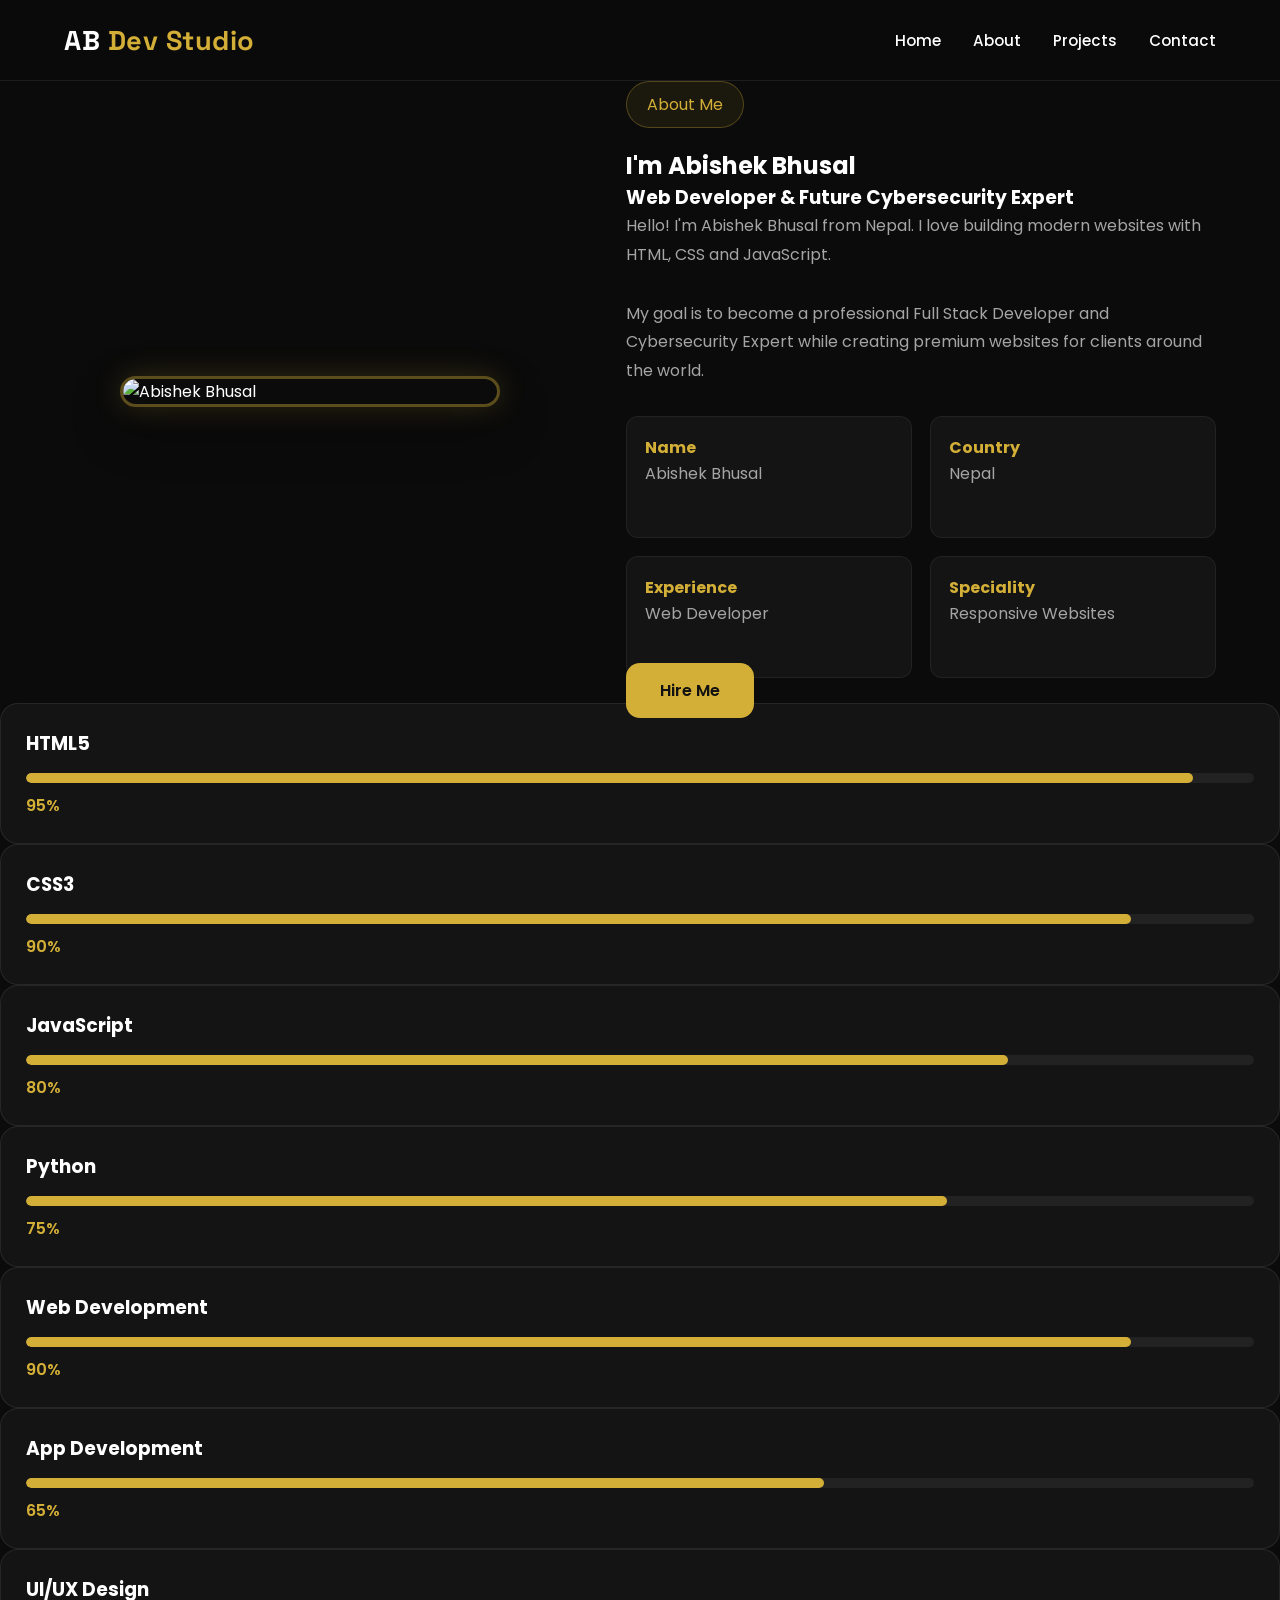
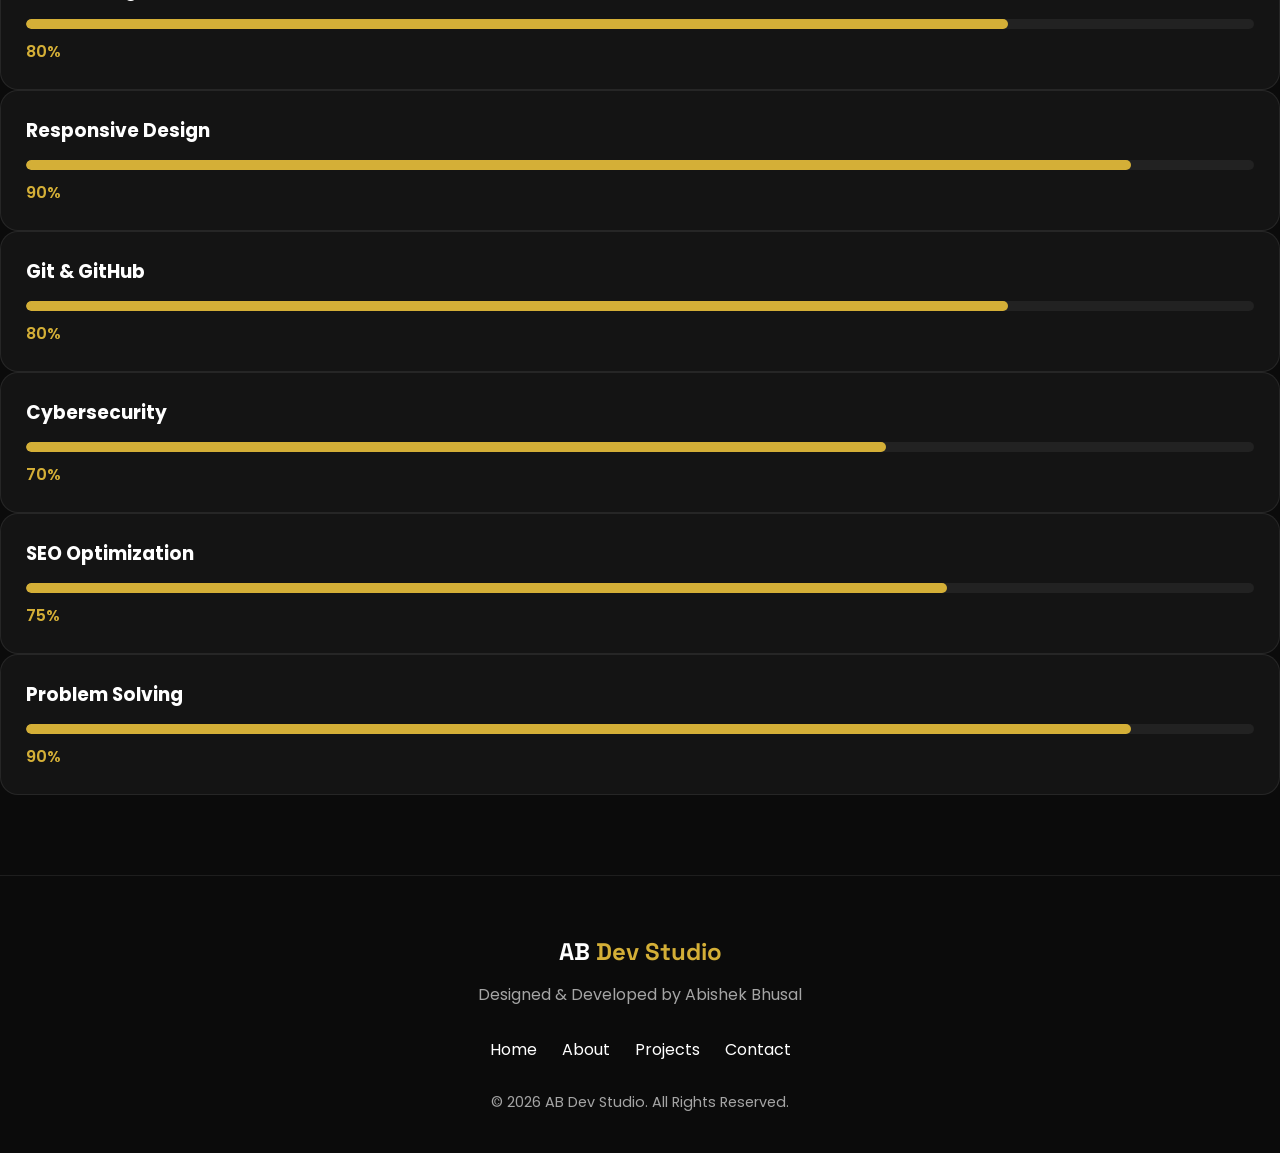
==== about.html @ 5a124c0c "Add files via upload" ====
<!DOCTYPE html>
<html lang="en">
<head>
<meta charset="UTF-8">
<meta name="viewport" content="width=device-width, initial-scale=1.0">
<title>About | AB Dev Studio</title>

<link rel="preconnect" href="https://fonts.googleapis.com">
<link rel="preconnect" href="https://fonts.gstatic.com" crossorigin>

<link href="https://fonts.googleapis.com/css2?family=Poppins:wght@300;400;500;600;700&family=Space+Grotesk:wght@400;500;700&display=swap" rel="stylesheet">

<link rel="stylesheet" href="style.css">

</head>

<body>

<header>

<div class="container">

<nav class="navbar">

<a href="index.html" class="logo">
AB <span>Dev Studio</span>
</a>

<ul class="nav-links">

<li><a href="index.html">Home</a></li>

<li><a href="about.html" class="active">About</a></li>

<li><a href="projects.html">Projects</a></li>

<li><a href="contact.html">Contact</a></li>

</ul>

</nav>

</div>

</header>

<section class="about-page">

<div class="container">

<div class="about-container">

<div class="about-image">

<img src="assets/profile.png" alt="Abishek Bhusal">

</div>

<div class="about-content">

<span class="section-tag">
About Me
</span>

<h1>
I'm <span>Abishek Bhusal</span>
</h1>

<h3>
Web Developer & Future Cybersecurity Expert
</h3>

<p>

Hello! I'm Abishek Bhusal from Nepal.
I love building modern websites with HTML, CSS and JavaScript.

</p>

<p>

My goal is to become a professional Full Stack Developer and Cybersecurity Expert while creating premium websites for clients around the world.

</p>

<div class="about-info">

<div>

<strong>Name</strong>

<p>Abishek Bhusal</p>

</div>

<div>

<strong>Country</strong>

<p>Nepal</p>

</div>

<div>

<strong>Experience</strong>

<p>Web Developer</p>

</div>

<div>

<strong>Speciality</strong>

<p>Responsive Websites</p>

</div>

</div>

<a href="contact.html" class="btn-primary">

Hire Me

</a>

</div>

</div>

</div>

</section>

<div class="skill-card">
    <h3>HTML5</h3>
    <div class="progress"><span style="width:95%"></span></div>
    <p>95%</p>
</div>

<div class="skill-card">
    <h3>CSS3</h3>
    <div class="progress"><span style="width:90%"></span></div>
    <p>90%</p>
</div>

<div class="skill-card">
    <h3>JavaScript</h3>
    <div class="progress"><span style="width:80%"></span></div>
    <p>80%</p>
</div>

<div class="skill-card">
    <h3>Python</h3>
    <div class="progress"><span style="width:75%"></span></div>
    <p>75%</p>
</div>

<div class="skill-card">
    <h3>Web Development</h3>
    <div class="progress"><span style="width:90%"></span></div>
    <p>90%</p>
</div>

<div class="skill-card">
    <h3>App Development</h3>
    <div class="progress"><span style="width:65%"></span></div>
    <p>65%</p>
</div>

<div class="skill-card">
    <h3>UI/UX Design</h3>
    <div class="progress"><span style="width:80%"></span></div>
    <p>80%</p>
</div>

<div class="skill-card">
    <h3>Responsive Design</h3>
    <div class="progress"><span style="width:90%"></span></div>
    <p>90%</p>
</div>

<div class="skill-card">
    <h3>Git & GitHub</h3>
    <div class="progress"><span style="width:80%"></span></div>
    <p>80%</p>
</div>

<div class="skill-card">
    <h3>Cybersecurity</h3>
    <div class="progress"><span style="width:70%"></span></div>
    <p>70%</p>
</div>

<div class="skill-card">
    <h3>SEO Optimization</h3>
    <div class="progress"><span style="width:75%"></span></div>
    <p>75%</p>
</div>

<div class="skill-card">
    <h3>Problem Solving</h3>
    <div class="progress"><span style="width:90%"></span></div>
    <p>90%</p>
</div>
</section>

<footer class="footer">

<div class="container">

<h2>

AB <span>Dev Studio</span>

</h2>

<p>

Designed & Developed by Abishek Bhusal

</p>

<div class="footer-links">

<a href="index.html">Home</a>

<a href="about.html">About</a>

<a href="projects.html">Projects</a>

<a href="contact.html">Contact</a>

</div>

<p class="copyright">

© 2026 AB Dev Studio. All Rights Reserved.

</p>

</div>

</footer>

<script src="script.js"></script>

</body>
</html>
---- style.css ----
/* ========================================
   AB Dev Studio Portfolio
   Author: Abishek Bhusal
   Version: 1.0
======================================== */

/* Google Fonts are loaded from HTML */

/* CSS Variables */
:root{
    --bg:#0B0B0B;
    --card:#141414;
    --gold:#D4AF37;
    --white:#FFFFFF;
    --gray:#A5A5A5;

    --container:1200px;

    --transition:.3s ease;
}

/* Reset */

*{
    margin:0;
    padding:0;
    box-sizing:border-box;
}

/* Smooth Scroll */

html{
    scroll-behavior:smooth;
}

/* Body */

body{
    background:var(--bg);
    color:var(--white);
    font-family:'Poppins',sans-serif;
    overflow-x:hidden;
}

/* Images */

img{
    max-width:100%;
    display:block;
}

/* Links */

a{
    color:inherit;
    text-decoration:none;
}

/* List */

ul{
    list-style:none;
}

/* Buttons */

button{
    font-family:inherit;
    cursor:pointer;
}

/* Container */

.container{
    width:90%;
    max-width:var(--container);
    margin:auto;
}
/* ========================================
   HEADER
======================================== */

header {
    width: 100%;
    position: sticky;
    top: 0;
    left: 0;
    z-index: 1000;
    background: rgba(11, 11, 11, 0.85);
    backdrop-filter: blur(12px);
    border-bottom: 1px solid rgba(255, 255, 255, 0.08);
}

.navbar {
    height: 80px;
    display: flex;
    align-items: center;
    justify-content: space-between;
}

.logo {
    font-family: "Space Grotesk", sans-serif;
    font-size: 1.7rem;
    font-weight: 700;
    color: var(--white);
    letter-spacing: 0.5px;
}

.logo span {
    color: var(--gold);
}

.nav-links {
    display: flex;
    align-items: center;
    gap: 32px;
}

.nav-links a {
    color: var(--white);
    font-size: 0.95rem;
    font-weight: 500;
    transition: var(--transition);
    position: relative;
}

.nav-links a:hover {
    color: var(--gold);
}

.nav-links a::after {
    content: "";
    position: absolute;
    left: 0;
    bottom: -6px;
    width: 0;
    height: 2px;
    background: var(--gold);
    transition: var(--transition);
}

.nav-links a:hover::after {
    width: 100%;
}

/* Mobile */

@media (max-width: 768px) {

    .navbar {
        height: 70px;
    }

    .nav-links {
        display: none;
    }

}
/* ========================================
   HERO
======================================== */

.hero{
    min-height:auto;
    display:flex;
    align-items:center;
    padding:40px 0;
}

.hero-container{
    display:grid;
    grid-template-columns:1.1fr .9fr;
    align-items:center;
    gap:70px;
}

.hero-tag{
    display:inline-block;
    padding:10px 18px;
    border:1px solid rgba(212,175,55,.4);
    border-radius:50px;
    color:var(--gold);
    margin-bottom:22px;
    background:rgba(212,175,55,.08);
}

.hero h1{
    font-family:"Space Grotesk",sans-serif;
    font-size:4rem;
    line-height:1.1;
    margin-bottom:18px;
}

.hero h1 span{
    color:var(--gold);
}

.hero h2{
    font-size:1.8rem;
    color:var(--gray);
    margin-bottom:22px;
    font-weight:500;
}

.hero p{
    max-width:560px;
    line-height:1.8;
    color:#cfcfcf;
    margin-bottom:35px;
}

.hero-buttons{
    display:flex;
    gap:18px;
    flex-wrap:wrap;
}

.btn-primary,
.btn-secondary{
    padding:15px 32px;
    border-radius:12px;
    font-weight:600;
    transition:var(--transition);
}

.btn-primary{
    background:var(--gold);
    color:#111;
}

.btn-primary:hover{
    transform:translateY(-4px);
}

.btn-secondary{
    border:1px solid var(--gold);
    color:var(--gold);
}

.btn-secondary:hover{
    background:var(--gold);
    color:#111;
}

.hero-image{
    display:flex;
    justify-content:center;
}

.hero-image img{
    width:420px;
    max-width:100%;
    border-radius:28px;
    border:3px solid rgba(212,175,55,.35);
    box-shadow:
        0 0 30px rgba(212,175,55,.25),
        0 25px 70px rgba(0,0,0,.45);
    transition:var(--transition);
}

.hero-image img:hover{
    transform:translateY(-10px);
}

@media(max-width:900px){

.hero-container{
grid-template-columns:1fr;
text-align:center;
}

.hero p{
margin:auto auto 35px;
}

.hero-buttons{
justify-content:center;
}

.hero h1{
font-size:3rem;
}

.hero-image{
margin-top:40px;
}

.hero-image img{
width:320px;
}

}
/* ========================================
   PREMIUM HERO SECTION
======================================== */

.hero{
    min-height:calc(100vh - 80px);
    display:flex;
    align-items:center;
    position:relative;
    overflow:hidden;
    padding:80px 0;
}

.hero::before{
    content:"";
    position:absolute;
    width:700px;
    height:700px;
    right:-200px;
    top:-150px;
    background:radial-gradient(circle,rgba(212,175,55,.12),transparent 70%);
    filter:blur(20px);
    z-index:0;
}

.hero-container{
    display:grid;
    grid-template-columns:1fr 1fr;
    gap:80px;
    align-items:center;
    position:relative;
    z-index:2;
}

.hero-tag{
    display:inline-block;
    padding:12px 24px;
    border:1px solid rgba(212,175,55,.35);
    border-radius:999px;
    color:var(--gold);
    margin-bottom:25px;
    background:rgba(212,175,55,.06);
    font-weight:500;
}

.hero h1{
    font-size:4.5rem;
    line-height:1.1;
    margin-bottom:20px;
    font-family:"Space Grotesk",sans-serif;
}

.hero h1 span{
    color:var(--gold);
}

.hero h2{
    font-size:2rem;
    color:#c8c8c8;
    margin-bottom:25px;
}

.hero p{
    max-width:600px;
    color:var(--gray);
    line-height:1.8;
    font-size:1.05rem;
    margin-bottom:40px;
}

.hero-buttons{
    display:flex;
    gap:20px;
}

.btn-primary,
.btn-secondary{
    padding:16px 34px;
    border-radius:14px;
    font-weight:600;
    transition:.35s;
}

.btn-primary{
    background:var(--gold);
    color:#111;
}

.btn-primary:hover{
    transform:translateY(-6px);
    box-shadow:0 15px 35px rgba(212,175,55,.35);
}

.btn-secondary{
    border:1px solid var(--gold);
    color:var(--gold);
}

.btn-secondary:hover{
    background:var(--gold);
    color:#111;
}

.hero-image{
    display:flex;
    justify-content:center;
}

.hero-image img{
    width:420px;
    border-radius:30px;
    border:3px solid rgba(212,175,55,.45);
    box-shadow:
    0 0 40px rgba(212,175,55,.25),
    0 20px 60px rgba(0,0,0,.5);
    transition:.4s;
}

.hero-image img:hover{
    transform:translateY(-10px) scale(1.02);
}

@media(max-width:900px){

.hero-container{
grid-template-columns:1fr;
text-align:center;
}

.hero p{
margin:auto auto 35px;
}

.hero-buttons{
justify-content:center;
}

.hero h1{
font-size:3rem;
}

.hero-image{
margin-top:40px;
}

.hero-image img{
width:320px;
}

}
/* ========================================
   ABOUT SECTION
======================================== */

.about{
    padding:100px 0;
}

.about-container{
    display:grid;
    grid-template-columns:1fr 1.2fr;
    gap:70px;
    align-items:center;
}

.about-image{
    display:flex;
    justify-content:center;
}

.about-image img{
    width:380px;
    border-radius:25px;
    border:3px solid rgba(212,175,55,.4);
    box-shadow:
        0 0 30px rgba(212,175,55,.2),
        0 20px 50px rgba(0,0,0,.4);
}

.section-tag{
    display:inline-block;
    padding:10px 20px;
    background:rgba(212,175,55,.08);
    border:1px solid rgba(212,175,55,.3);
    color:var(--gold);
    border-radius:50px;
    margin-bottom:20px;
}

.about-content h2{
    font-size:2.8rem;
    margin-bottom:20px;
    font-family:"Space Grotesk",sans-serif;
}

.about-content p{
    color:var(--gray);
    line-height:1.8;
    margin-bottom:30px;
}

.about-info{
    display:grid;
    grid-template-columns:repeat(2,1fr);
    gap:18px;
}

.about-info div{
    background:var(--card);
    padding:18px;
    border-radius:12px;
    border:1px solid rgba(255,255,255,.06);
}

.about-info strong{
    color:var(--gold);
}

@media(max-width:900px){

.about-container{
    grid-template-columns:1fr;
    text-align:center;
}

.about-image{
    margin-bottom:40px;
}

.about-image img{
    width:300px;
}

.about-info{
    grid-template-columns:1fr;
}

}
/* ========================================
   SKILLS
======================================== */

.skills{
    padding:100px 0;
}

.section-title{
    font-size:2.8rem;
    text-align:center;
    margin:20px 0 60px;
    font-family:"Space Grotesk",sans-serif;
}

.skills .section-tag{
    display:table;
    margin:0 auto;
}

.skills-grid{
    display:grid;
    grid-template-columns:repeat(auto-fit,minmax(280px,1fr));
    gap:25px;
}

.skill-card{
    background:var(--card);
    padding:25px;
    border-radius:18px;
    border:1px solid rgba(255,255,255,.08);
    transition:.3s;
}

.skill-card:hover{
    transform:translateY(-8px);
    border-color:rgba(212,175,55,.5);
}

.skill-card h3{
    margin-bottom:15px;
}

.progress{
    width:100%;
    height:10px;
    background:#222;
    border-radius:50px;
    overflow:hidden;
    margin-bottom:10px;
}

.progress span{
    display:block;
    height:100%;
    background:var(--gold);
    border-radius:50px;
}

.skill-card p{
    color:var(--gold);
    font-weight:600;
}
/* ========================================
   SERVICES
======================================== */

.services{
    padding:100px 0;
}

.services-grid{
    display:grid;
    grid-template-columns:repeat(auto-fit,minmax(300px,1fr));
    gap:30px;
}

.service-card{
    background:var(--card);
    padding:35px;
    border-radius:20px;
    border:1px solid rgba(255,255,255,.08);
    transition:.3s;
}

.service-card:hover{
    transform:translateY(-10px);
    border-color:var(--gold);
    box-shadow:0 20px 40px rgba(212,175,55,.15);
}

.service-card h3{
    color:var(--gold);
    margin-bottom:18px;
    font-size:1.4rem;
}

.service-card p{
    color:var(--gray);
    line-height:1.8;
}
/* ========================================
   SERVICES
======================================== */

.services{
    padding:100px 0;
}

.services-grid{
    display:grid;
    grid-template-columns:repeat(auto-fit,minmax(300px,1fr));
    gap:30px;
}

.service-card{
    background:var(--card);
    padding:35px;
    border-radius:20px;
    border:1px solid rgba(255,255,255,.08);
    transition:.3s;
}

.service-card:hover{
    transform:translateY(-10px);
    border-color:var(--gold);
    box-shadow:0 20px 40px rgba(212,175,55,.15);
}

.service-card h3{
    color:var(--gold);
    margin-bottom:18px;
    font-size:1.4rem;
}

.service-card p{
    color:var(--gray);
    line-height:1.8;
}
/* ========================================
   CONTACT
======================================== */

.contact{
    padding:100px 0;
}

.contact-container{
    display:grid;
    grid-template-columns:1fr 1fr;
    gap:50px;
    align-items:start;
}

.contact-info h3{
    color:var(--gold);
    margin-bottom:20px;
}

.contact-info p{
    color:var(--gray);
    line-height:1.8;
    margin-bottom:15px;
}

.contact-form{
    display:flex;
    flex-direction:column;
    gap:20px;
}

.contact-form input,
.contact-form textarea{
    width:100%;
    padding:16px;
    background:var(--card);
    border:1px solid rgba(255,255,255,.08);
    border-radius:12px;
    color:var(--white);
    font-family:inherit;
}

.contact-form input:focus,
.contact-form textarea:focus{
    outline:none;
    border-color:var(--gold);
}

.contact-form textarea{
    resize:none;
}

@media(max-width:900px){

.contact-container{
    grid-template-columns:1fr;
}

}
/* ========================================
   FOOTER
======================================== */

.footer{
    padding:60px 0 30px;
    text-align:center;
    border-top:1px solid rgba(255,255,255,.08);
    margin-top:80px;
}

.footer h2{
    font-family:"Space Grotesk",sans-serif;
    margin-bottom:15px;
}

.footer h2 span{
    color:var(--gold);
}

.footer p{
    color:var(--gray);
    margin:10px 0;
}

.footer-links{
    display:flex;
    justify-content:center;
    gap:25px;
    flex-wrap:wrap;
    margin:30px 0;
}

.footer-links a{
    transition:.3s;
}

.footer-links a:hover{
    color:var(--gold);
}

.copyright{
    font-size:.9rem;
    color:#888;
}
/* Home Hero Fix */
.hero{
    min-height: auto !important;
    padding: 30px 0 50px !important;
}

.hero-container{
    min-height: auto !important;
}
.social-links{
    display:flex;
    justify-content:center;
    flex-wrap:wrap;
    gap:15px;
    margin-top:30px;
}

.social-links a{
    background:#141414;
    color:#fff;
    padding:12px 22px;
    border:1px solid rgba(212,175,55,.4);
    border-radius:12px;
    transition:.3s;
    font-weight:600;
}

.social-links a:hover{
    background:#D4AF37;
    color:#111;
    transform:translateY(-5px);
}
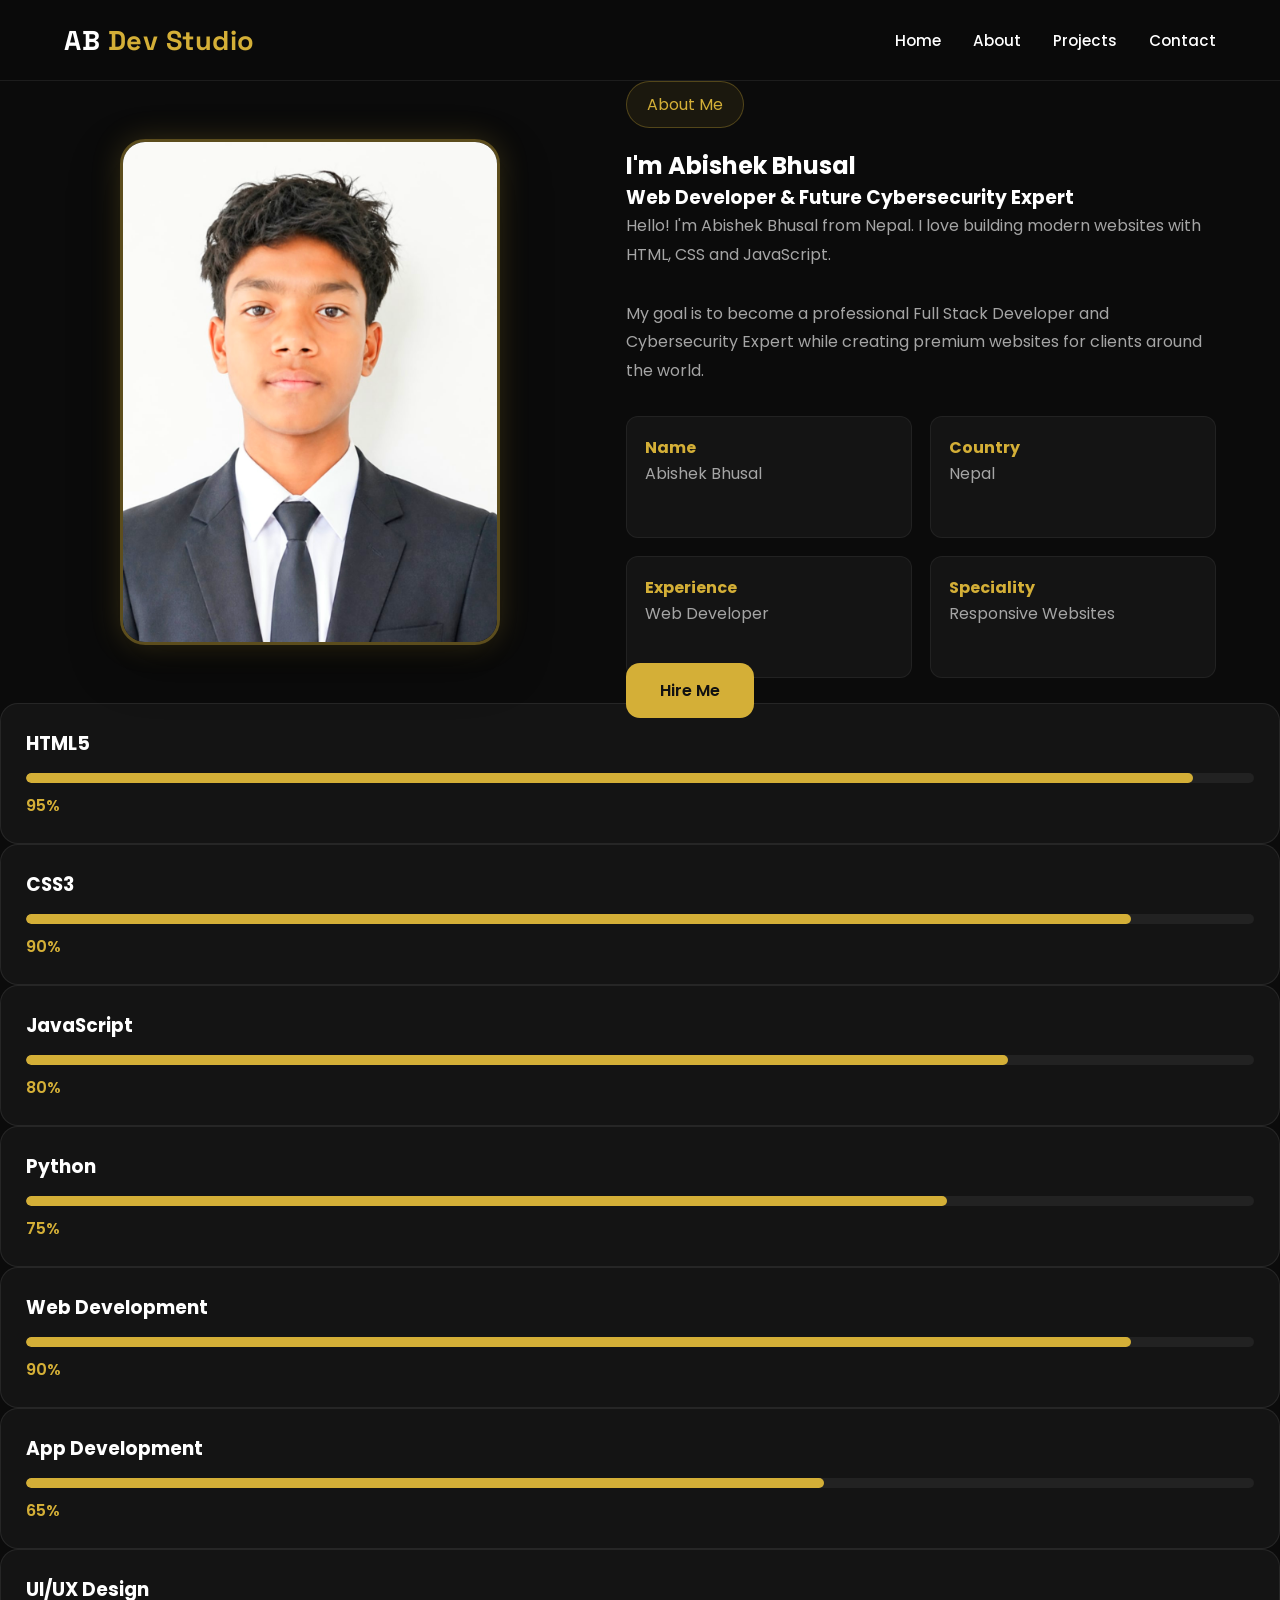
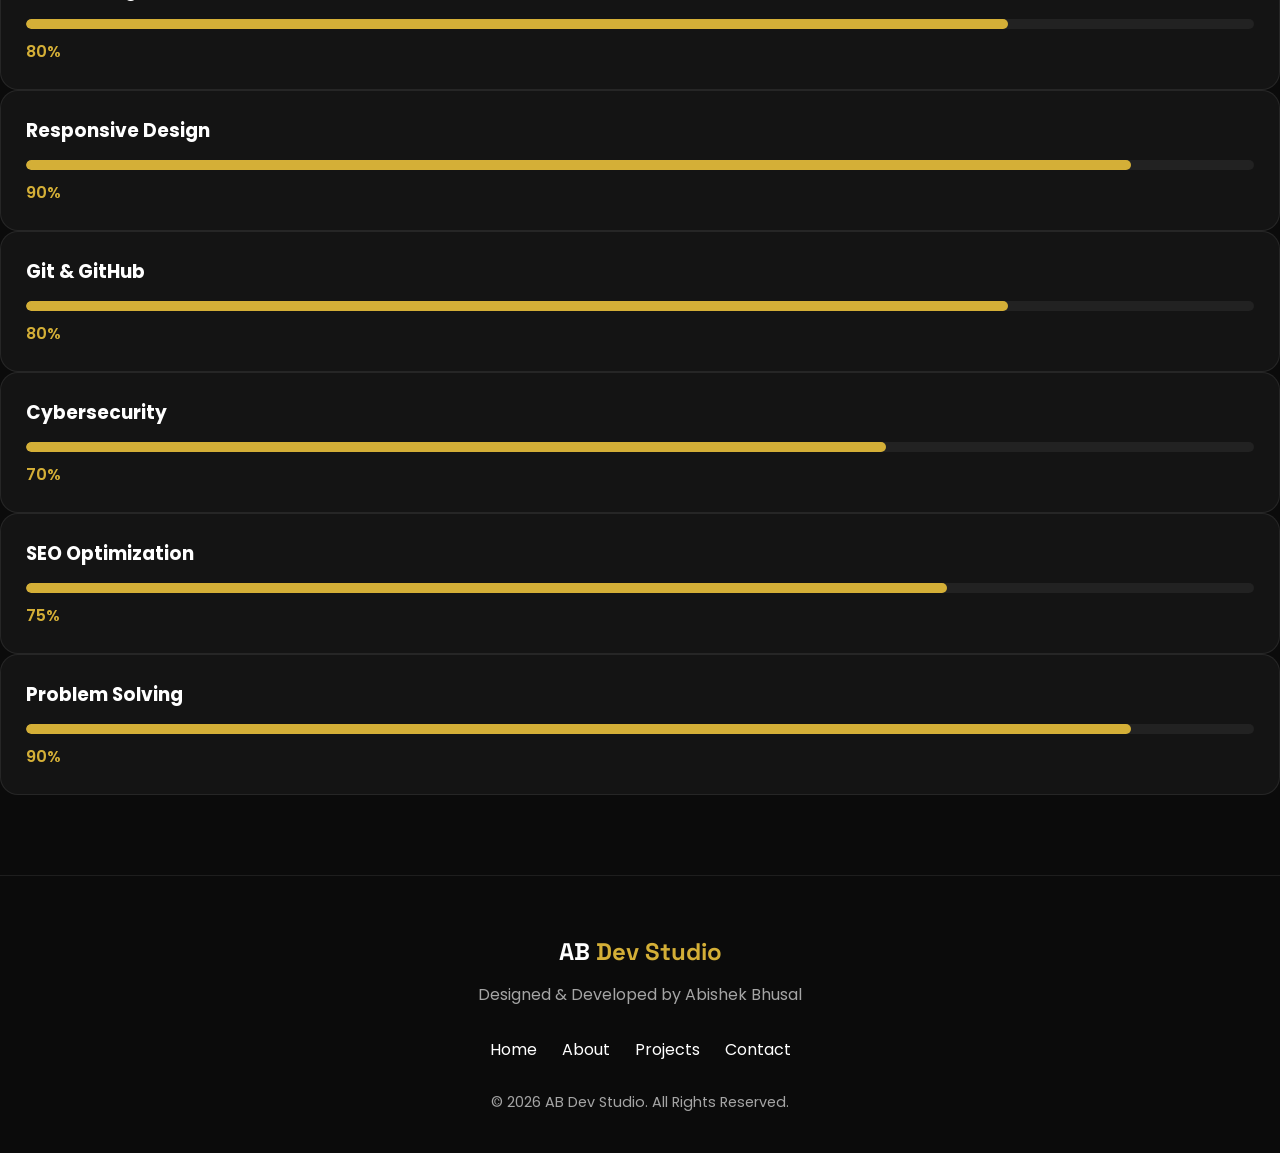
==== commit 006778fc: "Update image source path in about.html" ====
--- a/about.html
+++ b/about.html
@@ -52,7 +52,7 @@
 
 <div class="about-image">
 
-<img src="assets/profile.png" alt="Abishek Bhusal">
+<img src="profile.png" alt="Abishek Bhusal">
 
 </div>
 
@@ -247,4 +247,4 @@
 <script src="script.js"></script>
 
 </body>
-</html>+</html>
